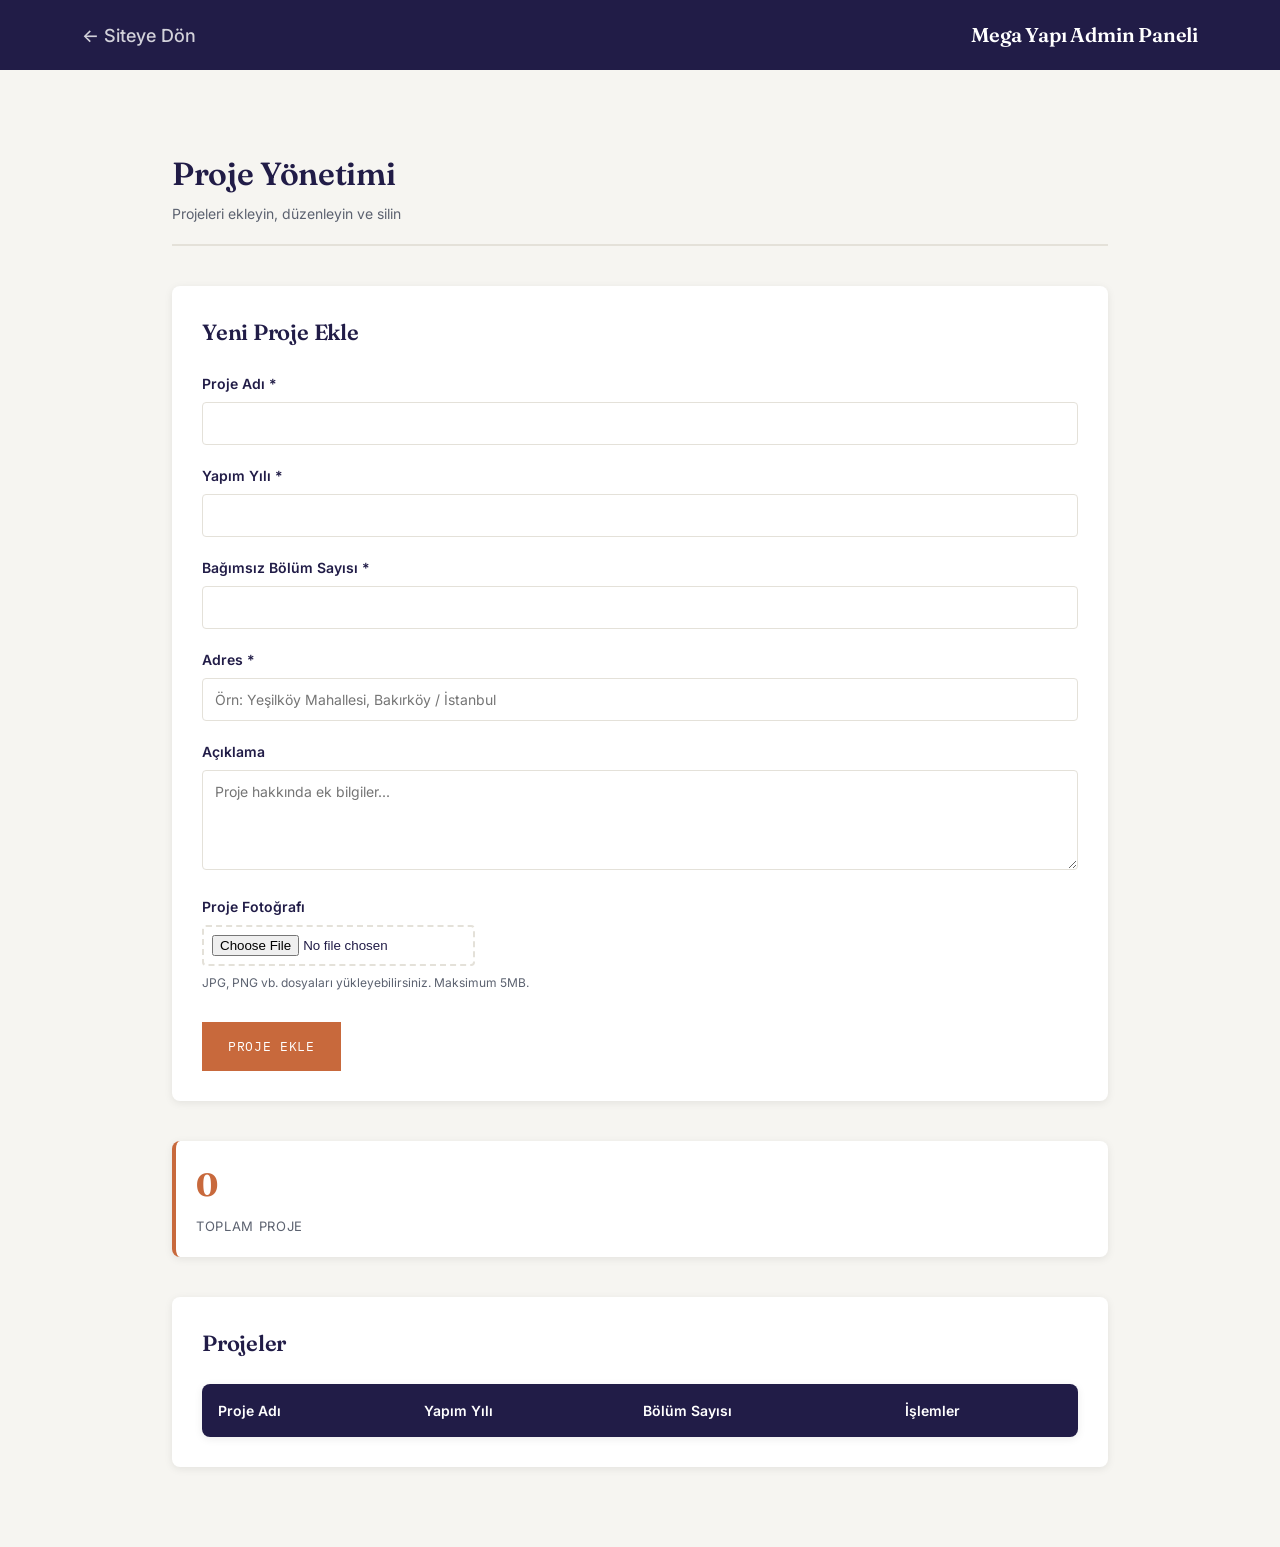
==== admin.html @ a73851ca "feat: add shared CSS styles and admin panel HTML" ====
<!DOCTYPE html>
<html lang="tr">
<head>
<meta charset="UTF-8">
<meta name="viewport" content="width=device-width, initial-scale=1.0">
<title>Admin Paneli - Mega Yapı</title>
<link rel="preconnect" href="https://fonts.googleapis.com">
<link href="https://fonts.googleapis.com/css2?family=Fraunces:opsz,wght@9..144,400;9..144,500;9..144,600;9..144,700&family=Inter:wght@400;500;600;700&family=IBM+Plex+Mono:wght@400;500;600&display=swap" rel="stylesheet">
<link rel="stylesheet" href="assets/css/style.css">
<style>
  body{background:var(--paper);}
  .admin-container{max-width:1000px;margin:0 auto;padding:40px 32px;}
  .admin-header{margin-bottom:40px;border-bottom:2px solid var(--line);padding-bottom:20px;}
  .admin-header h1{color:var(--ink);margin-bottom:5px;}
  .admin-header p{color:var(--steel);font-size:14px;}
  
  .form-section{background:var(--white);padding:30px;border-radius:8px;margin-bottom:40px;box-shadow:0 2px 8px rgba(0,0,0,0.08);}
  .form-section h2{font-size:22px;margin-bottom:24px;color:var(--ink);}
  
  .form-group{margin-bottom:20px;}
  label{display:block;font-weight:600;margin-bottom:8px;color:var(--ink);font-size:14px;}
  input[type="text"],input[type="number"],textarea,select{
    width:100%;
    padding:12px;
    border:1px solid var(--line);
    border-radius:4px;
    font-family:'Inter',sans-serif;
    font-size:14px;
    transition:border-color .25s ease;
  }
  input[type="text"]:focus,input[type="number"]:focus,textarea:focus,select:focus{
    outline:none;
    border-color:var(--red);
    box-shadow:0 0 0 3px rgba(200,105,60,0.1);
  }
  
  textarea{resize:vertical;min-height:100px;}
  
  input[type="file"]{
    padding:8px;
    border:2px dashed var(--line);
    border-radius:4px;
    cursor:pointer;
    transition:border-color .25s ease;
  }
  input[type="file"]:hover{
    border-color:var(--red);
  }
  
  #imagePreview{margin-top:16px;}
  
  .form-actions{display:flex;gap:12px;margin-top:30px;}
  .form-actions .btn{margin:0;}
  
  #submitBtn{background:var(--red);color:var(--white);border:none;}
  #submitBtn:hover{background:var(--red-deep);}
  
  #cancelBtn{background:var(--steel);color:var(--white);border:none;}
  #cancelBtn:hover{background:#4a4a52;}
  
  .projects-table{background:var(--white);border-radius:8px;overflow:hidden;box-shadow:0 2px 8px rgba(0,0,0,0.08);}
  .projects-table table{width:100%;border-collapse:collapse;}
  .projects-table th{
    background:var(--ink);
    color:var(--white);
    padding:16px;
    text-align:left;
    font-weight:600;
    font-size:14px;
  }
  .projects-table td{
    padding:16px;
    border-bottom:1px solid var(--line);
    font-size:14px;
  }
  .projects-table tr:hover{background:rgba(200,105,60,0.05);}
  
  .projects-table .actions{display:flex;gap:8px;}
  .btn-edit,.btn-delete{
    padding:8px 12px;
    font-size:12px;
    border:none;
    border-radius:4px;
    cursor:pointer;
    transition:all .25s ease;
    font-family:'IBM Plex Mono',monospace;
    letter-spacing:0.05em;
  }
  .btn-edit{
    background:var(--red);
    color:var(--white);
  }
  .btn-edit:hover{background:var(--red-deep);}
  
  .btn-delete{
    background:#e74c3c;
    color:var(--white);
  }
  .btn-delete:hover{background:#c0392b;}
  
  .stats{display:grid;grid-template-columns:repeat(auto-fit,minmax(200px,1fr));gap:20px;margin-top:30px;}
  .stat-card{
    background:var(--white);
    padding:20px;
    border-radius:8px;
    border-left:4px solid var(--red);
    box-shadow:0 2px 8px rgba(0,0,0,0.08);
  }
  .stat-card .number{
    font-size:32px;
    font-weight:700;
    color:var(--red);
    font-family:'Fraunces',serif;
  }
  .stat-card .label{
    font-size:13px;
    color:var(--steel);
    margin-top:8px;
    text-transform:uppercase;
    letter-spacing:0.05em;
  }
  
  .no-projects{
    text-align:center;
    padding:40px;
    color:var(--steel);
  }
  
  .admin-nav{background:var(--ink);padding:20px 0;margin-bottom:40px;}
  .admin-nav .wrap{display:flex;justify-content:space-between;align-items:center;}
  .admin-nav a{color:rgba(255,255,255,0.8);text-decoration:none;font-weight:500;transition:color .25s ease;}
  .admin-nav a:hover{color:#fff;}
  .admin-logo{color:var(--red);font-weight:700;font-size:18px;}
</style>
</head>
<body>

<div class="admin-nav">
  <div class="wrap">
    <a href="index.html" class="admin-logo">← Siteye Dön</a>
    <h1 style="color:#fff;margin:0;font-size:20px;">Mega Yapı Admin Paneli</h1>
  </div>
</div>

<div class="admin-container">
  <div class="admin-header">
    <h1>Proje Yönetimi</h1>
    <p>Projeleri ekleyin, düzenleyin ve silin</p>
  </div>
  
  <!-- Form Section -->
  <div class="form-section">
    <h2 id="formTitle">Yeni Proje Ekle</h2>
    <form id="projectForm">
      <input type="hidden" id="currentProjectId">
      
      <div class="form-group">
        <label for="projectName">Proje Adı *</label>
        <input type="text" id="projectName" required>
      </div>
      
      <div class="form-group">
        <label for="projectYear">Yapım Yılı *</label>
        <input type="number" id="projectYear" min="1989" max="2100" required>
      </div>
      
      <div class="form-group">
        <label for="projectUnitCount">Bağımsız Bölüm Sayısı *</label>
        <input type="number" id="projectUnitCount" min="1" required>
      </div>
      
      <div class="form-group">
        <label for="projectAddress">Adres *</label>
        <input type="text" id="projectAddress" placeholder="Örn: Yeşilköy Mahallesi, Bakırköy / İstanbul" required>
      </div>
      
      <div class="form-group">
        <label for="projectDescription">Açıklama</label>
        <textarea id="projectDescription" placeholder="Proje hakkında ek bilgiler..."></textarea>
      </div>
      
      <div class="form-group">
        <label for="projectImage">Proje Fotoğrafı</label>
        <input type="file" id="projectImage" accept="image/*">
        <p style="font-size:12px;color:var(--steel);margin-top:8px;">JPG, PNG vb. dosyaları yükleyebilirsiniz. Maksimum 5MB.</p>
        <div id="imagePreview"></div>
      </div>
      
      <div class="form-actions">
        <button type="submit" class="btn btn-primary" id="submitBtn">Proje Ekle</button>
        <button type="button" class="btn" id="cancelBtn" style="display:none;background:var(--steel);color:var(--white);border:none;cursor:pointer;">İptal</button>
      </div>
    </form>
  </div>
  
  <!-- Stats -->
  <div class="stats">
    <div class="stat-card">
      <div class="number" id="projectCount">0</div>
      <div class="label">Toplam Proje</div>
    </div>
  </div>
  
  <!-- Projects Table -->
  <div class="form-section" style="margin-top:40px;">
    <h2>Projeler</h2>
    <div class="projects-table">
      <table>
        <thead>
          <tr>
            <th>Proje Adı</th>
            <th>Yapım Yılı</th>
            <th>Bölüm Sayısı</th>
            <th>İşlemler</th>
          </tr>
        </thead>
        <tbody id="projectsList">
          <tr>
            <td colspan="4" class="no-projects">Henüz proje eklenmemiştir</td>
          </tr>
        </tbody>
      </table>
    </div>
  </div>
</div>

<script src="assets/js/app.js"></script>
<script src="assets/js/admin.js"></script>

</body>
</html>
---- assets/css/style.css ----
/* Mega Yapı - Ortak Stiller */

:root{
  --ink:#211c47;
  --ink-2:#191537;
  --paper:#f6f5f1;
  --white:#ffffff;
  --steel:#5c6270;
  --steel-light:#a29de0;
  --line:#e4e1d9;
  --red:#c8693c;
  --red-deep:#a8532c;
}

*{margin:0;padding:0;box-sizing:border-box;}
html{scroll-behavior:smooth;}
body{
  font-family:'Inter',sans-serif;
  color:var(--ink);
  background:var(--paper);
  line-height:1.5;
  -webkit-font-smoothing:antialiased;
}

img{display:block;max-width:100%;}
a{color:inherit;text-decoration:none;}
a:focus-visible{outline:2px solid var(--red);outline-offset:2px;}
ul{list-style:none;}

.wrap{max-width:1180px;margin:0 auto;padding:0 32px;}

.eyebrow{
  font-family:'IBM Plex Mono',monospace;
  font-size:12px;
  letter-spacing:0.16em;
  text-transform:uppercase;
  color:var(--red);
  display:flex;
  align-items:center;
  gap:10px;
  margin-bottom:18px;
}

.eyebrow::before{
  content:"";
  width:22px;height:1px;background:var(--red);display:inline-block;
}

h1,h2,h3{font-family:'Fraunces',serif;font-weight:600;letter-spacing:-0.01em;}

.btn{
  display:inline-flex;align-items:center;gap:10px;
  font-family:'IBM Plex Mono',monospace;
  font-size:13px;letter-spacing:0.05em;text-transform:uppercase;
  padding:16px 26px;border:1px solid transparent;cursor:pointer;
  transition:all .25s ease;
}

.btn:focus-visible{outline:2px solid var(--red);outline-offset:2px;}
.btn-primary{background:var(--red);color:var(--white);}
.btn-primary:hover{background:var(--red-deep);}
.btn-ghost{border-color:rgba(255,255,255,0.35);color:var(--white);}
.btn-ghost:hover{border-color:#fff;background:rgba(255,255,255,0.06);}
.btn-dark{border-color:var(--ink);color:var(--ink);}
.btn-dark:hover{background:var(--ink);color:var(--white);}
.btn svg{width:14px;height:14px;transition:transform .25s ease;}
.btn:hover svg{transform:translateX(3px);}

/* ===== HEADER ===== */
header{
  position:fixed;top:0;left:0;right:0;z-index:100;
  padding:22px 0;
  transition:all .35s ease;
  border-bottom:1px solid transparent;
  background:rgba(20,23,28,0.5);
  backdrop-filter:blur(8px);
}

header.scrolled{
  background:rgba(20,23,28,0.94);
  padding:14px 0;
  border-bottom:1px solid rgba(255,255,255,0.08);
}

header .wrap{display:flex;align-items:center;justify-content:space-between;}
.logo{display:flex;align-items:center;gap:12px;color:#fff;}
.logo .mark{
  width:38px;height:38px;background:var(--red);
  display:flex;align-items:center;justify-content:center;
  font-family:'Fraunces',serif;font-weight:700;font-size:19px;color:#fff;
  flex-shrink:0;
}
.logo .word{font-family:'Fraunces',serif;font-size:18px;letter-spacing:0.04em;line-height:1.1;}
.logo .word span{display:block;font-family:'IBM Plex Mono',monospace;font-size:9px;letter-spacing:0.35em;color:var(--steel-light);margin-top:2px;}

nav ul{display:flex;gap:36px;}
nav a{
  color:rgba(255,255,255,0.85);font-size:14px;font-weight:500;
  position:relative;padding-bottom:4px;
}
nav a:hover{color:#fff;}

.head-actions{display:flex;align-items:center;gap:22px;}
.head-phone{display:flex;align-items:center;gap:8px;color:#fff;font-size:14px;font-weight:500;}
.head-phone svg{width:16px;height:16px;color:var(--red);}

.burger{display:none;flex-direction:column;gap:5px;cursor:pointer;background:none;border:none;padding:4px;}
.burger:focus-visible{outline:2px solid rgba(255,255,255,0.5);border-radius:4px;}
.burger span{width:24px;height:2px;background:#fff;transition:all .3s ease;}
.burger[aria-expanded="true"] span:nth-child(1){transform:rotate(45deg) translate(10px, 10px);}
.burger[aria-expanded="true"] span:nth-child(2){opacity:0;}
.burger[aria-expanded="true"] span:nth-child(3){transform:rotate(-45deg) translate(7px, -7px);}

/* Mobile menu */
nav.menu-open{
  display:flex !important;
  position:fixed;top:64px;left:0;right:0;
  background:rgba(20,23,28,0.98);
  flex-direction:column;
  padding:24px 32px;
  gap:18px;
  z-index:99;
}

nav.menu-open ul{flex-direction:column;gap:20px;}

/* ===== PAGE SECTIONS ===== */
section{padding:130px 0 100px;}

.section-head{
  display:flex;justify-content:space-between;align-items:flex-end;
  margin-bottom:56px;gap:24px;flex-wrap:wrap;
}

.section-head h2{font-size:clamp(28px,3.4vw,40px);max-width:520px;}

/* ===== FOOTER ===== */
footer{background:var(--ink-2);color:rgba(255,255,255,0.7);padding:70px 0 0;}

.footer-grid{
  display:grid;grid-template-columns:1.3fr 0.8fr 0.8fr 1.1fr;gap:40px;padding-bottom:56px;
  border-bottom:1px solid rgba(255,255,255,0.08);
}

.footer-brand .logo{margin-bottom:18px;}
.footer-brand p{font-size:13.5px;color:rgba(255,255,255,0.5);max-width:280px;line-height:1.7;}

.socials{display:flex;gap:10px;margin-top:22px;}
.socials a{
  width:34px;height:34px;border:1px solid rgba(255,255,255,0.15);
  display:flex;align-items:center;justify-content:center;
  transition:all .25s ease;
}
.socials a:hover{border-color:#fff;background:rgba(255,255,255,0.08);}
.socials svg{width:15px;height:15px;}

.footer-col h4{
  font-family:'IBM Plex Mono',monospace;font-size:12px;letter-spacing:0.1em;
  text-transform:uppercase;color:#fff;margin-bottom:20px;
}

.footer-col li{margin-bottom:12px;font-size:14px;}
.footer-col a:hover{color:#fff;}

.footer-contact li{display:flex;gap:12px;align-items:flex-start;margin-bottom:16px;}
.footer-contact svg{width:16px;height:16px;color:var(--red);flex-shrink:0;margin-top:2px;}

.map-frame{margin-top:18px;border:1px solid rgba(255,255,255,0.1);height:130px;overflow:hidden;filter:grayscale(0.4) contrast(1.05);}
.map-frame iframe{width:100%;height:100%;border:0;}

.footer-bottom{
  display:flex;justify-content:space-between;padding:26px 0;font-size:12.5px;color:rgba(255,255,255,0.4);
  flex-wrap:wrap;gap:10px;
}

.footer-bottom a:hover{color:#fff;}

/* ===== RESPONSIVE ===== */
@media (max-width:900px){
  nav{display:none;}
  .head-phone{display:none;}
  .burger{display:flex;}
  .footer-grid{grid-template-columns:1fr 1fr;}
}

@media (max-width:560px){
  .wrap{padding:0 20px;}
  .footer-grid{grid-template-columns:1fr;}
}

@media (prefers-reduced-motion: reduce){
  *{transition:none !important;animation:none !important;}
}
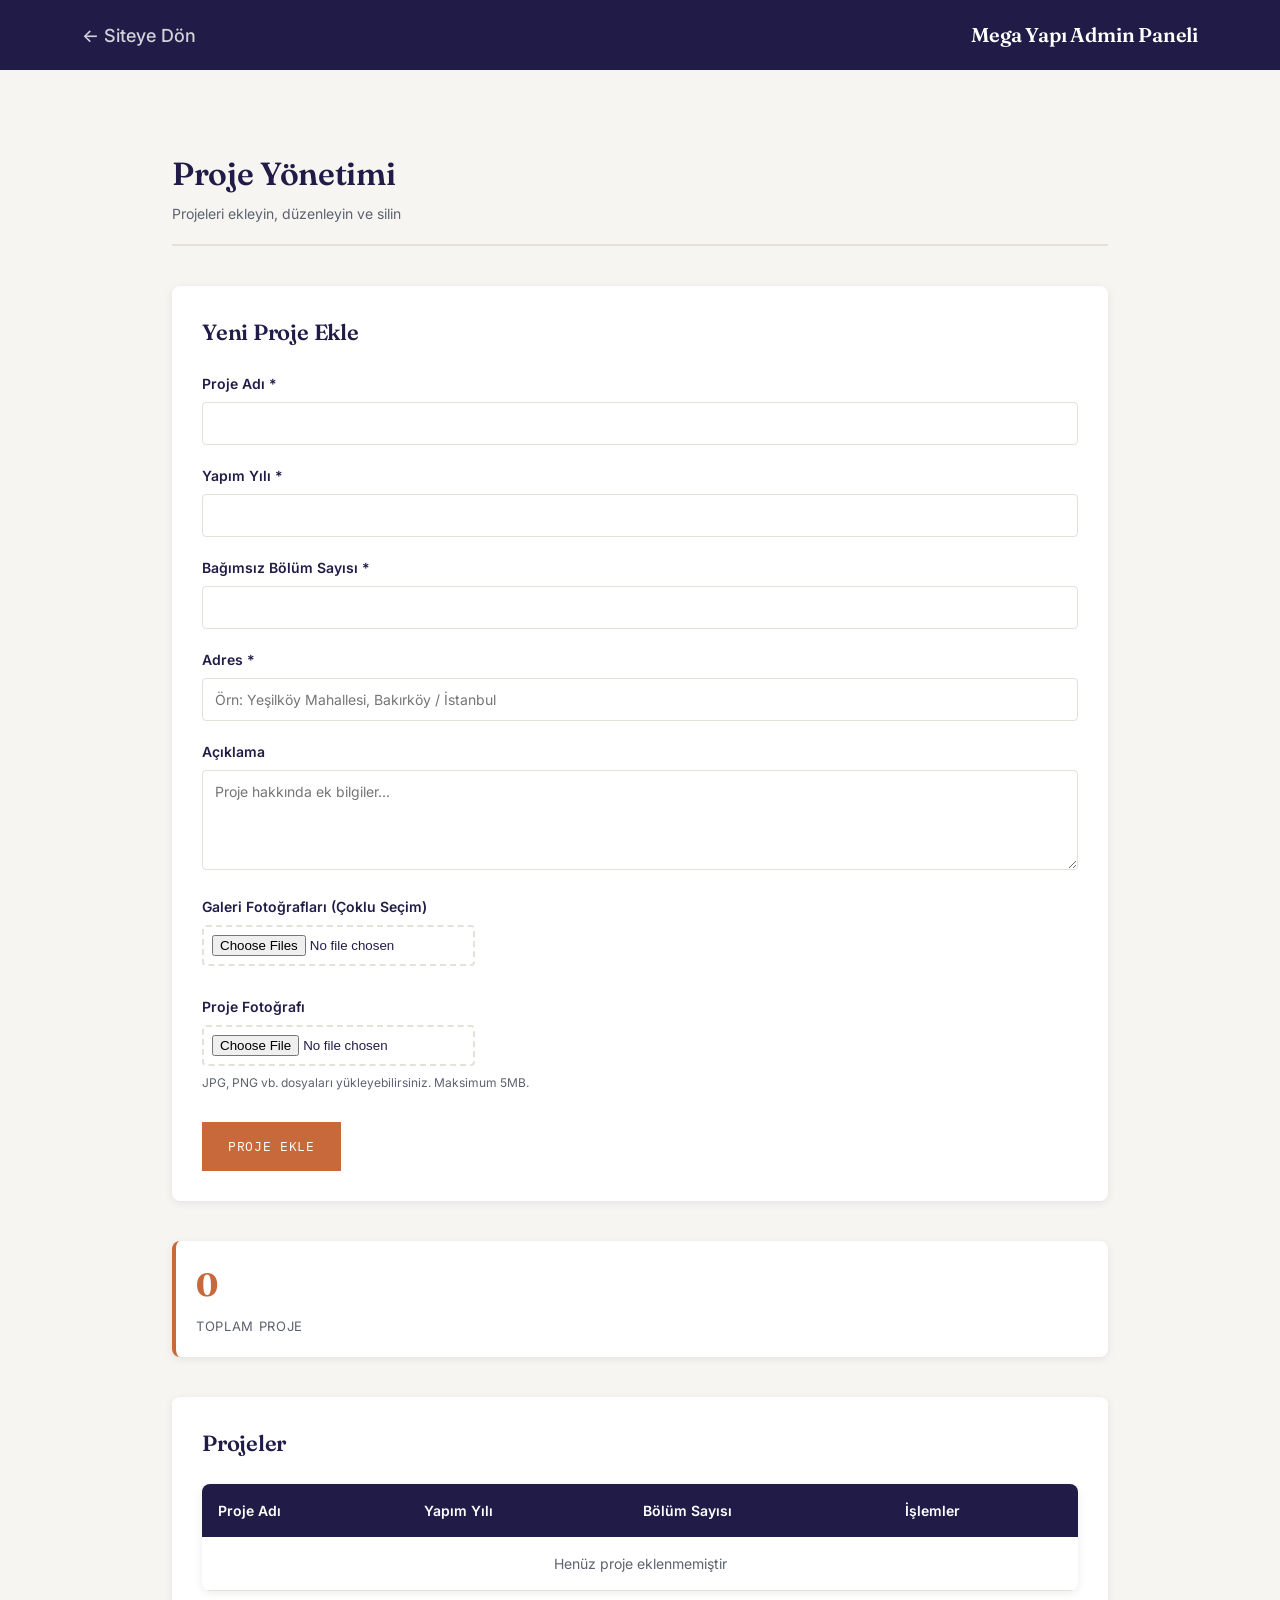
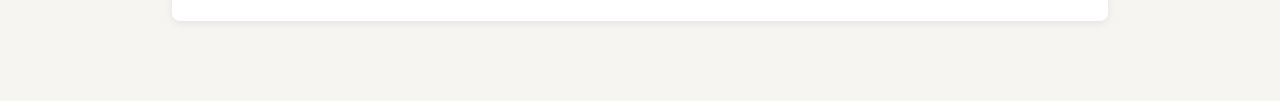
==== commit 2f6f5e06: "Update admin.html" ====
--- a/admin.html
+++ b/admin.html
@@ -178,6 +178,12 @@
         <label for="projectDescription">Açıklama</label>
         <textarea id="projectDescription" placeholder="Proje hakkında ek bilgiler..."></textarea>
       </div>
+      
+      <div class="form-group">
+  <label for="projectGallery">Galeri Fotoğrafları (Çoklu Seçim)</label>
+  <input type="file" id="projectGallery" multiple accept="image/*">
+  <div id="galleryPreview" style="display:flex; gap:10px; flex-wrap:wrap; margin-top:10px;"></div>
+</div>
       
       <div class="form-group">
         <label for="projectImage">Proje Fotoğrafı</label>
@@ -228,4 +234,4 @@
 <script src="assets/js/admin.js"></script>
 
 </body>
-</html>+</html>
--- a/assets/css/style.css
+++ b/assets/css/style.css
@@ -72,12 +72,12 @@
   padding:22px 0;
   transition:all .35s ease;
   border-bottom:1px solid transparent;
-  background:rgba(20,23,28,0.5);
+  background:rgba(20,23,28,0.1);
   backdrop-filter:blur(8px);
 }
 
 header.scrolled{
-  background:rgba(20,23,28,0.94);
+  rgba(110, 109, 119, 0.97);
   padding:14px 0;
   border-bottom:1px solid rgba(255,255,255,0.08);
 }
@@ -191,3 +191,7 @@
 @media (prefers-reduced-motion: reduce){
   *{transition:none !important;animation:none !important;}
 }
+.logo-img{
+    height:36px;
+    width:auto;
+}
